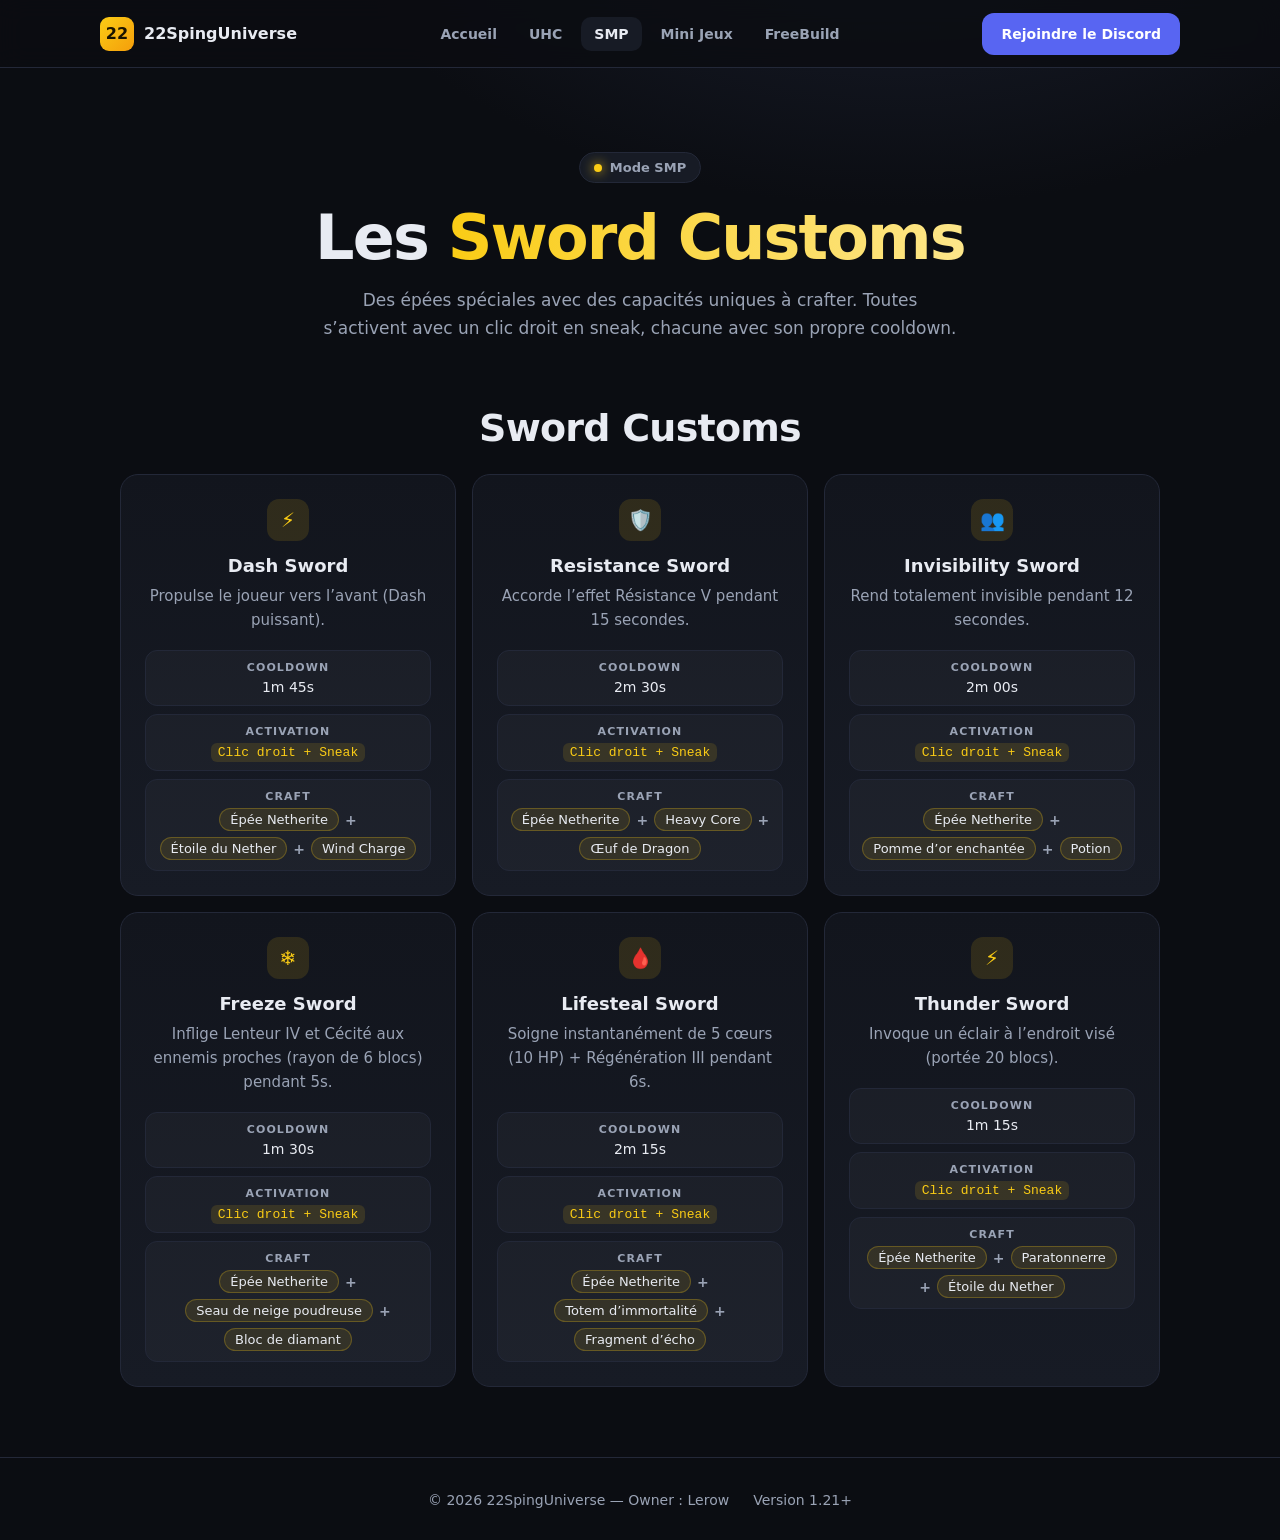
==== smp.html @ dfe4634a "Add files via upload" ====
<!doctype html>
<html lang="fr">
<head>
<meta charset="utf-8">
<meta name="viewport" content="width=device-width, initial-scale=1, viewport-fit=cover">
<title>SMP — 22SpingUniverse</title>
<style>
:root{--bg:#0b0d12;--panel:#12151d;--panel2:#171b25;--line:#232838;--txt:#e8ebf2;--muted:#9aa3b5;--yellow:#facc15;--accent:#f59e0b;--rouge:#ef4444}
*{box-sizing:border-box;margin:0;padding:0}
body{background:radial-gradient(1000px 600px at 70% -10%,#1b2030 0%,var(--bg) 60%);color:var(--txt);font-family:Inter,system-ui,sans-serif;min-height:100vh;display:flex;flex-direction:column}
a{color:inherit;text-decoration:none}
header.top{position:sticky;top:0;z-index:20;background:rgba(11,13,18,.82);backdrop-filter:blur(12px);border-bottom:1px solid var(--line);display:grid;grid-template-columns:1fr auto 1fr;align-items:center;gap:16px;min-height:68px;padding:0 max(20px,calc((100vw - 1080px)/2))}
header.top nav{justify-content:center}
.btn{display:inline-flex;align-items:center;gap:9px;border-radius:12px;padding:12px 18px;font-weight:700;font-size:14px;border:1px solid transparent;cursor:pointer;transition:.18s;white-space:nowrap}
.btn-discord{background:#5865F2;color:#fff;justify-self:end}
.btn-discord:hover{filter:brightness(1.08)}

.brand{display:flex;align-items:center;gap:10px;font-weight:800}
.logo{width:34px;height:34px;border-radius:9px;background:linear-gradient(135deg,var(--yellow),var(--accent));display:grid;place-items:center;color:#1a1400;font-weight:900}
header.top nav{display:flex;gap:6px;align-items:center;flex-wrap:wrap}
header.top nav a{padding:9px 13px;border-radius:10px;color:var(--muted);font-size:14px;font-weight:600}
header.top nav a:hover,header.top nav a.active{color:var(--txt);background:var(--panel2)}
.menu-toggle{display:none;background:var(--panel2);border:1px solid var(--line);color:var(--txt);font-size:20px;padding:6px 12px;border-radius:10px;cursor:pointer}
main{flex:1}
.hero{max-width:1080px;margin:0 auto;padding:84px 20px 64px;text-align:center}
.hero .kicker{display:inline-flex;gap:8px;align-items:center;background:var(--panel2);border:1px solid var(--line);color:var(--muted);padding:7px 14px;border-radius:999px;font-size:13px;font-weight:600;margin:0}
.hero .kicker::before{content:"";width:8px;height:8px;border-radius:50%;background:var(--yellow);box-shadow:0 0 12px var(--yellow)}
.hero h1{font-size:clamp(36px,6vw,62px);line-height:1.05;margin:22px 0 16px;letter-spacing:-.03em;font-weight:800}
.hero h1 em{font-style:normal;background:linear-gradient(90deg,var(--yellow),#fde68a);-webkit-background-clip:text;background-clip:text;color:transparent}
.hero > p:not(.kicker){max-width:640px;margin:0 auto;color:var(--muted);font-size:17px;line-height:1.65}
.lang-switcher{display:flex;gap:12px;justify-content:center;flex-wrap:wrap;margin-top:30px}
.lang-btn{display:inline-flex;align-items:center;gap:9px;border-radius:12px;padding:12px 18px;font-weight:700;font-size:14px;border:1px solid var(--line);background:var(--panel2);color:var(--txt);cursor:pointer;transition:.18s;font-family:inherit}
.lang-btn:hover{filter:brightness(1.15)}
.lang-btn.active{background:var(--yellow);border-color:var(--yellow);color:#1a1400}
.uhc-details,.wiki-content{max-width:1080px;margin:0 auto;padding:0 20px 70px;width:100%;text-align:center}
.wiki-content{max-width:780px}
.lang-section{display:flex;flex-direction:column;gap:24px}
.lang-section.hidden{display:none}
.alert-box{background:rgba(239,68,68,.1);border:1px solid rgba(239,68,68,.3);border-radius:18px;padding:18px 22px;color:#fca5a5;font-size:15px;text-align:center}
.cartes-grid{display:grid;gap:16px;grid-template-columns:repeat(auto-fit,minmax(250px,1fr))}
.card-info,.wiki-box{background:linear-gradient(180deg,var(--panel),var(--panel2));border:1px solid var(--line);border-radius:18px;padding:24px;text-align:center}
.wiki-box{margin:0 0 8px;border-color:rgba(250,204,21,.35);color:var(--txt)}
.icon{width:42px;height:42px;border-radius:12px;display:grid;place-items:center;background:rgba(250,204,21,.12);color:var(--yellow);font-size:20px;margin:0 auto 14px}
.card-info h3{margin-bottom:8px;font-size:18px;color:var(--txt)}
.card-info p{color:var(--muted);line-height:1.6;font-size:15px}
.card-info ul,.wiki-content ul{list-style:none;padding:0;color:var(--muted)}
.card-info li{margin-bottom:8px;font-size:15px;line-height:1.6}
.card-info li b{color:var(--txt)}
.wiki-content h2{font-size:clamp(22px,3.5vw,30px);letter-spacing:-.02em;margin:40px 0 12px;color:var(--txt)}
.wiki-content p,.wiki-content li{color:var(--muted);line-height:1.65;font-size:15px}
.wiki-content li{margin-bottom:8px}
.wiki-content b{color:var(--txt)}
code{background:rgba(250,204,21,.12);color:var(--yellow);padding:2px 7px;border-radius:6px;font-family:ui-monospace,monospace;font-size:13px}
footer{border-top:1px solid var(--line);padding:34px 20px;color:var(--muted);font-size:14px;display:flex;justify-content:center;text-align:center;flex-wrap:wrap;gap:12px 24px}
@media(max-width:768px){
 .menu-toggle{display:block}
 header.top{display:flex;justify-content:space-between;flex-wrap:wrap;padding-top:12px;padding-bottom:12px}
 header.top nav{display:none;width:100%;flex-direction:column;align-items:stretch;background:var(--panel);padding:12px;border-radius:14px;border:1px solid var(--line)}
 header.top nav.open{display:flex;order:4}
 .menu-toggle{order:3}.btn-discord{order:2;margin-left:auto}
}

.swords{max-width:1080px;margin:0 auto;padding:0 20px 70px;width:100%;text-align:center}
.swords h2{font-size:clamp(26px,4vw,38px);letter-spacing:-.02em;margin-bottom:24px}
.stats{margin-top:18px;display:grid;gap:8px}
.stat{background:rgba(255,255,255,.03);border:1px solid var(--line);border-radius:12px;padding:10px 12px;font-size:14px;color:var(--txt)}
.stat .k{display:block;color:var(--muted);font-size:11px;text-transform:uppercase;letter-spacing:.1em;font-weight:700;margin-bottom:5px}
.chips{display:flex;flex-wrap:wrap;gap:6px;justify-content:center;align-items:center}
.chip{background:rgba(250,204,21,.1);border:1px solid rgba(250,204,21,.25);padding:3px 10px;border-radius:999px;font-size:13px}
.plus{color:var(--muted);font-weight:700}
</style>
</head>
<body>

<header class="top">
  <a class="brand" href="index.html"><span class="logo">22</span>22SpingUniverse</a>
  <button class="menu-toggle" onclick="toggleMenu()" aria-label="Menu">☰</button>
  <nav id="nav-menu" aria-label="Navigation principale">
    <a href="index.html">Accueil</a>
    <a href="uhc.html">UHC</a>
    <a class="active" href="smp.html">SMP</a>
    <a href="mini-jeux.html">Mini Jeux</a>
    <a href="freebuild.html">FreeBuild</a>
  </nav>
  <a class="btn btn-discord" href="https://discord.gg/mGUBgtmPyU">Rejoindre le Discord</a>
</header>

<main>
  <section class="hero">
    <p class="kicker">Mode SMP</p>
    <h1>Les <em>Sword Customs</em></h1>
    <p>Des épées spéciales avec des capacités uniques à crafter. Toutes s’activent avec un clic droit en sneak, chacune avec son propre cooldown.</p>
  </section>

  <section class="swords">
    <h2>Sword Customs</h2>
    <div class="cartes-grid">
      <div class="card-info">
        <div class="icon">⚡</div>
        <h3>Dash Sword</h3>
        <p>Propulse le joueur vers l’avant (Dash puissant).</p>
        <div class="stats">
          <div class="stat"><span class="k">Cooldown</span>1m 45s</div>
          <div class="stat"><span class="k">Activation</span><code>Clic droit + Sneak</code></div>
          <div class="stat"><span class="k">Craft</span><div class="chips"><span class="chip">Épée Netherite</span><span class="plus">+</span><span class="chip">Étoile du Nether</span><span class="plus">+</span><span class="chip">Wind Charge</span></div></div>
        </div>
      </div>
      <div class="card-info">
        <div class="icon">🛡️</div>
        <h3>Resistance Sword</h3>
        <p>Accorde l’effet Résistance V pendant 15 secondes.</p>
        <div class="stats">
          <div class="stat"><span class="k">Cooldown</span>2m 30s</div>
          <div class="stat"><span class="k">Activation</span><code>Clic droit + Sneak</code></div>
          <div class="stat"><span class="k">Craft</span><div class="chips"><span class="chip">Épée Netherite</span><span class="plus">+</span><span class="chip">Heavy Core</span><span class="plus">+</span><span class="chip">Œuf de Dragon</span></div></div>
        </div>
      </div>
      <div class="card-info">
        <div class="icon">👥</div>
        <h3>Invisibility Sword</h3>
        <p>Rend totalement invisible pendant 12 secondes.</p>
        <div class="stats">
          <div class="stat"><span class="k">Cooldown</span>2m 00s</div>
          <div class="stat"><span class="k">Activation</span><code>Clic droit + Sneak</code></div>
          <div class="stat"><span class="k">Craft</span><div class="chips"><span class="chip">Épée Netherite</span><span class="plus">+</span><span class="chip">Pomme d’or enchantée</span><span class="plus">+</span><span class="chip">Potion</span></div></div>
        </div>
      </div>
      <div class="card-info">
        <div class="icon">❄️</div>
        <h3>Freeze Sword</h3>
        <p>Inflige Lenteur IV et Cécité aux ennemis proches (rayon de 6 blocs) pendant 5s.</p>
        <div class="stats">
          <div class="stat"><span class="k">Cooldown</span>1m 30s</div>
          <div class="stat"><span class="k">Activation</span><code>Clic droit + Sneak</code></div>
          <div class="stat"><span class="k">Craft</span><div class="chips"><span class="chip">Épée Netherite</span><span class="plus">+</span><span class="chip">Seau de neige poudreuse</span><span class="plus">+</span><span class="chip">Bloc de diamant</span></div></div>
        </div>
      </div>
      <div class="card-info">
        <div class="icon">🩸</div>
        <h3>Lifesteal Sword</h3>
        <p>Soigne instantanément de 5 cœurs (10 HP) + Régénération III pendant 6s.</p>
        <div class="stats">
          <div class="stat"><span class="k">Cooldown</span>2m 15s</div>
          <div class="stat"><span class="k">Activation</span><code>Clic droit + Sneak</code></div>
          <div class="stat"><span class="k">Craft</span><div class="chips"><span class="chip">Épée Netherite</span><span class="plus">+</span><span class="chip">Totem d’immortalité</span><span class="plus">+</span><span class="chip">Fragment d’écho</span></div></div>
        </div>
      </div>
      <div class="card-info">
        <div class="icon">⚡</div>
        <h3>Thunder Sword</h3>
        <p>Invoque un éclair à l’endroit visé (portée 20 blocs).</p>
        <div class="stats">
          <div class="stat"><span class="k">Cooldown</span>1m 15s</div>
          <div class="stat"><span class="k">Activation</span><code>Clic droit + Sneak</code></div>
          <div class="stat"><span class="k">Craft</span><div class="chips"><span class="chip">Épée Netherite</span><span class="plus">+</span><span class="chip">Paratonnerre</span><span class="plus">+</span><span class="chip">Étoile du Nether</span></div></div>
        </div>
      </div>
    </div>
  </section>
</main>

<footer>
  <span>&copy; 2026 22SpingUniverse &mdash; Owner : Lerow</span>
  <span>Version 1.21+</span>
</footer>

<script>
function toggleMenu() { document.getElementById('nav-menu').classList.toggle('open'); }
</script>
</body>
</html>
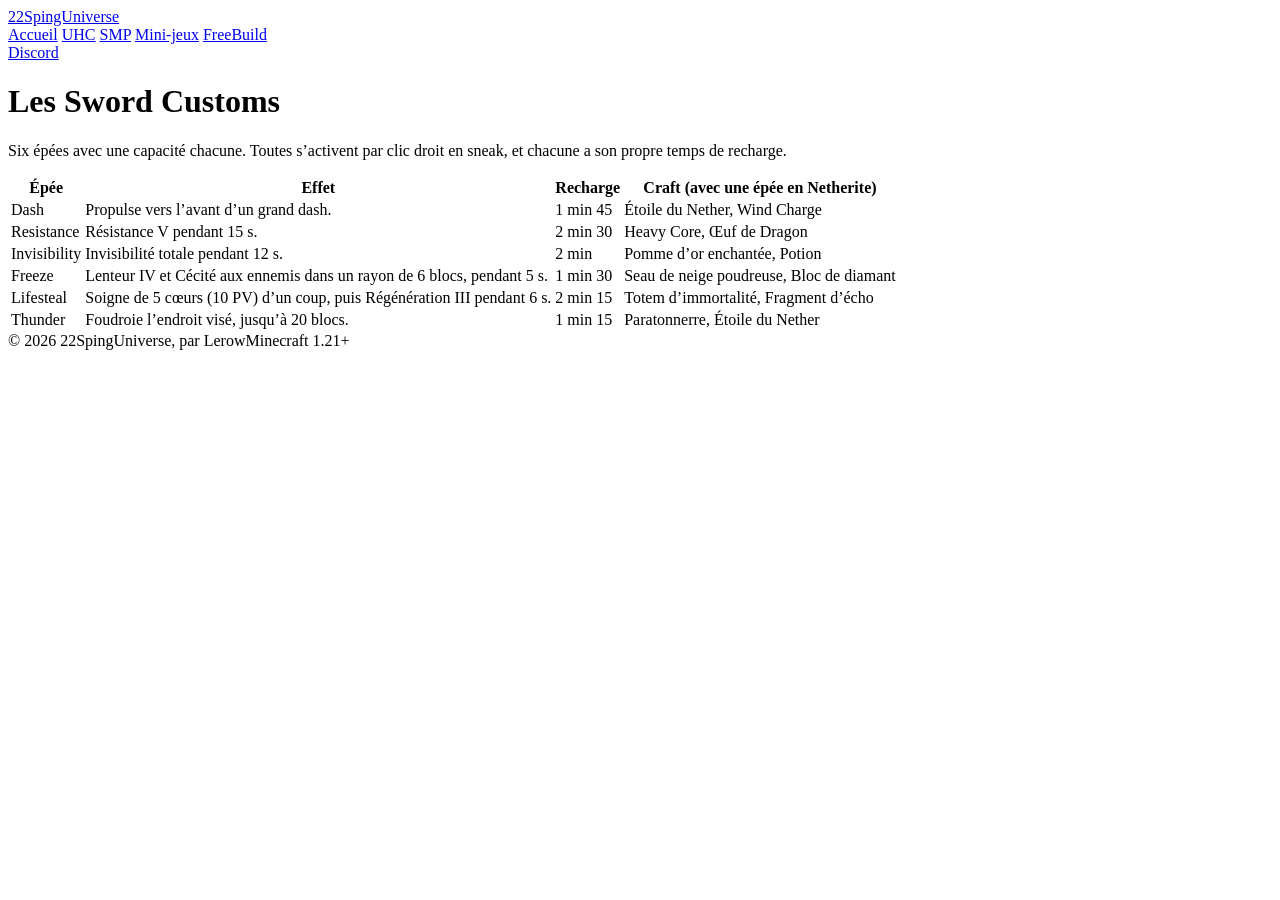
==== commit 86ff6a0d: "Add files via upload" ====
--- a/smp.html
+++ b/smp.html
@@ -1,171 +1,31 @@
-<!doctype html>
-<html lang="fr">
-<head>
+<!doctype html><html lang="fr"><head>
 <meta charset="utf-8">
 <meta name="viewport" content="width=device-width, initial-scale=1, viewport-fit=cover">
-<title>SMP — 22SpingUniverse</title>
-<style>
-:root{--bg:#0b0d12;--panel:#12151d;--panel2:#171b25;--line:#232838;--txt:#e8ebf2;--muted:#9aa3b5;--yellow:#facc15;--accent:#f59e0b;--rouge:#ef4444}
-*{box-sizing:border-box;margin:0;padding:0}
-body{background:radial-gradient(1000px 600px at 70% -10%,#1b2030 0%,var(--bg) 60%);color:var(--txt);font-family:Inter,system-ui,sans-serif;min-height:100vh;display:flex;flex-direction:column}
-a{color:inherit;text-decoration:none}
-header.top{position:sticky;top:0;z-index:20;background:rgba(11,13,18,.82);backdrop-filter:blur(12px);border-bottom:1px solid var(--line);display:grid;grid-template-columns:1fr auto 1fr;align-items:center;gap:16px;min-height:68px;padding:0 max(20px,calc((100vw - 1080px)/2))}
-header.top nav{justify-content:center}
-.btn{display:inline-flex;align-items:center;gap:9px;border-radius:12px;padding:12px 18px;font-weight:700;font-size:14px;border:1px solid transparent;cursor:pointer;transition:.18s;white-space:nowrap}
-.btn-discord{background:#5865F2;color:#fff;justify-self:end}
-.btn-discord:hover{filter:brightness(1.08)}
-
-.brand{display:flex;align-items:center;gap:10px;font-weight:800}
-.logo{width:34px;height:34px;border-radius:9px;background:linear-gradient(135deg,var(--yellow),var(--accent));display:grid;place-items:center;color:#1a1400;font-weight:900}
-header.top nav{display:flex;gap:6px;align-items:center;flex-wrap:wrap}
-header.top nav a{padding:9px 13px;border-radius:10px;color:var(--muted);font-size:14px;font-weight:600}
-header.top nav a:hover,header.top nav a.active{color:var(--txt);background:var(--panel2)}
-.menu-toggle{display:none;background:var(--panel2);border:1px solid var(--line);color:var(--txt);font-size:20px;padding:6px 12px;border-radius:10px;cursor:pointer}
-main{flex:1}
-.hero{max-width:1080px;margin:0 auto;padding:84px 20px 64px;text-align:center}
-.hero .kicker{display:inline-flex;gap:8px;align-items:center;background:var(--panel2);border:1px solid var(--line);color:var(--muted);padding:7px 14px;border-radius:999px;font-size:13px;font-weight:600;margin:0}
-.hero .kicker::before{content:"";width:8px;height:8px;border-radius:50%;background:var(--yellow);box-shadow:0 0 12px var(--yellow)}
-.hero h1{font-size:clamp(36px,6vw,62px);line-height:1.05;margin:22px 0 16px;letter-spacing:-.03em;font-weight:800}
-.hero h1 em{font-style:normal;background:linear-gradient(90deg,var(--yellow),#fde68a);-webkit-background-clip:text;background-clip:text;color:transparent}
-.hero > p:not(.kicker){max-width:640px;margin:0 auto;color:var(--muted);font-size:17px;line-height:1.65}
-.lang-switcher{display:flex;gap:12px;justify-content:center;flex-wrap:wrap;margin-top:30px}
-.lang-btn{display:inline-flex;align-items:center;gap:9px;border-radius:12px;padding:12px 18px;font-weight:700;font-size:14px;border:1px solid var(--line);background:var(--panel2);color:var(--txt);cursor:pointer;transition:.18s;font-family:inherit}
-.lang-btn:hover{filter:brightness(1.15)}
-.lang-btn.active{background:var(--yellow);border-color:var(--yellow);color:#1a1400}
-.uhc-details,.wiki-content{max-width:1080px;margin:0 auto;padding:0 20px 70px;width:100%;text-align:center}
-.wiki-content{max-width:780px}
-.lang-section{display:flex;flex-direction:column;gap:24px}
-.lang-section.hidden{display:none}
-.alert-box{background:rgba(239,68,68,.1);border:1px solid rgba(239,68,68,.3);border-radius:18px;padding:18px 22px;color:#fca5a5;font-size:15px;text-align:center}
-.cartes-grid{display:grid;gap:16px;grid-template-columns:repeat(auto-fit,minmax(250px,1fr))}
-.card-info,.wiki-box{background:linear-gradient(180deg,var(--panel),var(--panel2));border:1px solid var(--line);border-radius:18px;padding:24px;text-align:center}
-.wiki-box{margin:0 0 8px;border-color:rgba(250,204,21,.35);color:var(--txt)}
-.icon{width:42px;height:42px;border-radius:12px;display:grid;place-items:center;background:rgba(250,204,21,.12);color:var(--yellow);font-size:20px;margin:0 auto 14px}
-.card-info h3{margin-bottom:8px;font-size:18px;color:var(--txt)}
-.card-info p{color:var(--muted);line-height:1.6;font-size:15px}
-.card-info ul,.wiki-content ul{list-style:none;padding:0;color:var(--muted)}
-.card-info li{margin-bottom:8px;font-size:15px;line-height:1.6}
-.card-info li b{color:var(--txt)}
-.wiki-content h2{font-size:clamp(22px,3.5vw,30px);letter-spacing:-.02em;margin:40px 0 12px;color:var(--txt)}
-.wiki-content p,.wiki-content li{color:var(--muted);line-height:1.65;font-size:15px}
-.wiki-content li{margin-bottom:8px}
-.wiki-content b{color:var(--txt)}
-code{background:rgba(250,204,21,.12);color:var(--yellow);padding:2px 7px;border-radius:6px;font-family:ui-monospace,monospace;font-size:13px}
-footer{border-top:1px solid var(--line);padding:34px 20px;color:var(--muted);font-size:14px;display:flex;justify-content:center;text-align:center;flex-wrap:wrap;gap:12px 24px}
-@media(max-width:768px){
- .menu-toggle{display:block}
- header.top{display:flex;justify-content:space-between;flex-wrap:wrap;padding-top:12px;padding-bottom:12px}
- header.top nav{display:none;width:100%;flex-direction:column;align-items:stretch;background:var(--panel);padding:12px;border-radius:14px;border:1px solid var(--line)}
- header.top nav.open{display:flex;order:4}
- .menu-toggle{order:3}.btn-discord{order:2;margin-left:auto}
-}
-
-.swords{max-width:1080px;margin:0 auto;padding:0 20px 70px;width:100%;text-align:center}
-.swords h2{font-size:clamp(26px,4vw,38px);letter-spacing:-.02em;margin-bottom:24px}
-.stats{margin-top:18px;display:grid;gap:8px}
-.stat{background:rgba(255,255,255,.03);border:1px solid var(--line);border-radius:12px;padding:10px 12px;font-size:14px;color:var(--txt)}
-.stat .k{display:block;color:var(--muted);font-size:11px;text-transform:uppercase;letter-spacing:.1em;font-weight:700;margin-bottom:5px}
-.chips{display:flex;flex-wrap:wrap;gap:6px;justify-content:center;align-items:center}
-.chip{background:rgba(250,204,21,.1);border:1px solid rgba(250,204,21,.25);padding:3px 10px;border-radius:999px;font-size:13px}
-.plus{color:var(--muted);font-weight:700}
-</style>
-</head>
-<body>
-
-<header class="top">
-  <a class="brand" href="index.html"><span class="logo">22</span>22SpingUniverse</a>
-  <button class="menu-toggle" onclick="toggleMenu()" aria-label="Menu">☰</button>
-  <nav id="nav-menu" aria-label="Navigation principale">
-    <a href="index.html">Accueil</a>
-    <a href="uhc.html">UHC</a>
-    <a class="active" href="smp.html">SMP</a>
-    <a href="mini-jeux.html">Mini Jeux</a>
-    <a href="freebuild.html">FreeBuild</a>
-  </nav>
-  <a class="btn btn-discord" href="https://discord.gg/mGUBgtmPyU">Rejoindre le Discord</a>
-</header>
-
-<main>
-  <section class="hero">
-    <p class="kicker">Mode SMP</p>
-    <h1>Les <em>Sword Customs</em></h1>
-    <p>Des épées spéciales avec des capacités uniques à crafter. Toutes s’activent avec un clic droit en sneak, chacune avec son propre cooldown.</p>
-  </section>
-
-  <section class="swords">
-    <h2>Sword Customs</h2>
-    <div class="cartes-grid">
-      <div class="card-info">
-        <div class="icon">⚡</div>
-        <h3>Dash Sword</h3>
-        <p>Propulse le joueur vers l’avant (Dash puissant).</p>
-        <div class="stats">
-          <div class="stat"><span class="k">Cooldown</span>1m 45s</div>
-          <div class="stat"><span class="k">Activation</span><code>Clic droit + Sneak</code></div>
-          <div class="stat"><span class="k">Craft</span><div class="chips"><span class="chip">Épée Netherite</span><span class="plus">+</span><span class="chip">Étoile du Nether</span><span class="plus">+</span><span class="chip">Wind Charge</span></div></div>
-        </div>
-      </div>
-      <div class="card-info">
-        <div class="icon">🛡️</div>
-        <h3>Resistance Sword</h3>
-        <p>Accorde l’effet Résistance V pendant 15 secondes.</p>
-        <div class="stats">
-          <div class="stat"><span class="k">Cooldown</span>2m 30s</div>
-          <div class="stat"><span class="k">Activation</span><code>Clic droit + Sneak</code></div>
-          <div class="stat"><span class="k">Craft</span><div class="chips"><span class="chip">Épée Netherite</span><span class="plus">+</span><span class="chip">Heavy Core</span><span class="plus">+</span><span class="chip">Œuf de Dragon</span></div></div>
-        </div>
-      </div>
-      <div class="card-info">
-        <div class="icon">👥</div>
-        <h3>Invisibility Sword</h3>
-        <p>Rend totalement invisible pendant 12 secondes.</p>
-        <div class="stats">
-          <div class="stat"><span class="k">Cooldown</span>2m 00s</div>
-          <div class="stat"><span class="k">Activation</span><code>Clic droit + Sneak</code></div>
-          <div class="stat"><span class="k">Craft</span><div class="chips"><span class="chip">Épée Netherite</span><span class="plus">+</span><span class="chip">Pomme d’or enchantée</span><span class="plus">+</span><span class="chip">Potion</span></div></div>
-        </div>
-      </div>
-      <div class="card-info">
-        <div class="icon">❄️</div>
-        <h3>Freeze Sword</h3>
-        <p>Inflige Lenteur IV et Cécité aux ennemis proches (rayon de 6 blocs) pendant 5s.</p>
-        <div class="stats">
-          <div class="stat"><span class="k">Cooldown</span>1m 30s</div>
-          <div class="stat"><span class="k">Activation</span><code>Clic droit + Sneak</code></div>
-          <div class="stat"><span class="k">Craft</span><div class="chips"><span class="chip">Épée Netherite</span><span class="plus">+</span><span class="chip">Seau de neige poudreuse</span><span class="plus">+</span><span class="chip">Bloc de diamant</span></div></div>
-        </div>
-      </div>
-      <div class="card-info">
-        <div class="icon">🩸</div>
-        <h3>Lifesteal Sword</h3>
-        <p>Soigne instantanément de 5 cœurs (10 HP) + Régénération III pendant 6s.</p>
-        <div class="stats">
-          <div class="stat"><span class="k">Cooldown</span>2m 15s</div>
-          <div class="stat"><span class="k">Activation</span><code>Clic droit + Sneak</code></div>
-          <div class="stat"><span class="k">Craft</span><div class="chips"><span class="chip">Épée Netherite</span><span class="plus">+</span><span class="chip">Totem d’immortalité</span><span class="plus">+</span><span class="chip">Fragment d’écho</span></div></div>
-        </div>
-      </div>
-      <div class="card-info">
-        <div class="icon">⚡</div>
-        <h3>Thunder Sword</h3>
-        <p>Invoque un éclair à l’endroit visé (portée 20 blocs).</p>
-        <div class="stats">
-          <div class="stat"><span class="k">Cooldown</span>1m 15s</div>
-          <div class="stat"><span class="k">Activation</span><code>Clic droit + Sneak</code></div>
-          <div class="stat"><span class="k">Craft</span><div class="chips"><span class="chip">Épée Netherite</span><span class="plus">+</span><span class="chip">Paratonnerre</span><span class="plus">+</span><span class="chip">Étoile du Nether</span></div></div>
-        </div>
-      </div>
-    </div>
-  </section>
-</main>
-
-<footer>
-  <span>&copy; 2026 22SpingUniverse &mdash; Owner : Lerow</span>
-  <span>Version 1.21+</span>
-</footer>
-
-<script>
-function toggleMenu() { document.getElementById('nav-menu').classList.toggle('open'); }
-</script>
-</body>
-</html>+<link rel="preconnect" href="https://fonts.googleapis.com"><link rel="preconnect" href="https://fonts.gstatic.com" crossorigin>
+<link href="https://fonts.googleapis.com/css2?family=Figtree:wght@400;600&family=Pixelify+Sans:wght@500;600&display=swap" rel="stylesheet">
+<link rel="stylesheet" href="style.css">
+<title>SMP – 22SpingUniverse</title></head><body>
+<header><div class="wrap">
+<a class="brand" href="index.html">22SpingUniverse</a>
+<nav aria-label="Navigation principale">
+<a href="index.html">Accueil</a>
+<a href="uhc.html">UHC</a>
+<a href="smp.html" aria-current="page">SMP</a>
+<a href="mini-jeux.html">Mini-jeux</a>
+<a href="freebuild.html">FreeBuild</a>
+</nav>
+<a class="btn" href="https://discord.gg/mGUBgtmPyU">Discord</a>
+</div></header>
+<main><div class="wrap">
+<h1 class="page-title">Les Sword Customs</h1>
+<p class="lead">Six épées avec une capacité chacune. Toutes s’activent par clic droit en sneak, et chacune a son propre temps de recharge.</p>
+<div class="tablewrap"><table>
+<thead><tr><th>Épée</th><th>Effet</th><th>Recharge</th><th>Craft (avec une épée en Netherite)</th></tr></thead><tbody>
+<tr><td>Dash</td><td>Propulse vers l’avant d’un grand dash.</td><td>1 min 45</td><td>Étoile du Nether, Wind Charge</td></tr>
+<tr><td>Resistance</td><td>Résistance V pendant 15 s.</td><td>2 min 30</td><td>Heavy Core, Œuf de Dragon</td></tr>
+<tr><td>Invisibility</td><td>Invisibilité totale pendant 12 s.</td><td>2 min</td><td>Pomme d’or enchantée, Potion</td></tr>
+<tr><td>Freeze</td><td>Lenteur IV et Cécité aux ennemis dans un rayon de 6 blocs, pendant 5 s.</td><td>1 min 30</td><td>Seau de neige poudreuse, Bloc de diamant</td></tr>
+<tr><td>Lifesteal</td><td>Soigne de 5 cœurs (10 PV) d’un coup, puis Régénération III pendant 6 s.</td><td>2 min 15</td><td>Totem d’immortalité, Fragment d’écho</td></tr>
+<tr><td>Thunder</td><td>Foudroie l’endroit visé, jusqu’à 20 blocs.</td><td>1 min 15</td><td>Paratonnerre, Étoile du Nether</td></tr>
+</tbody></table></div>
+</div></main><footer><div class="wrap"><span>© 2026 22SpingUniverse, par Lerow</span><span>Minecraft 1.21+</span></div></footer></body></html>
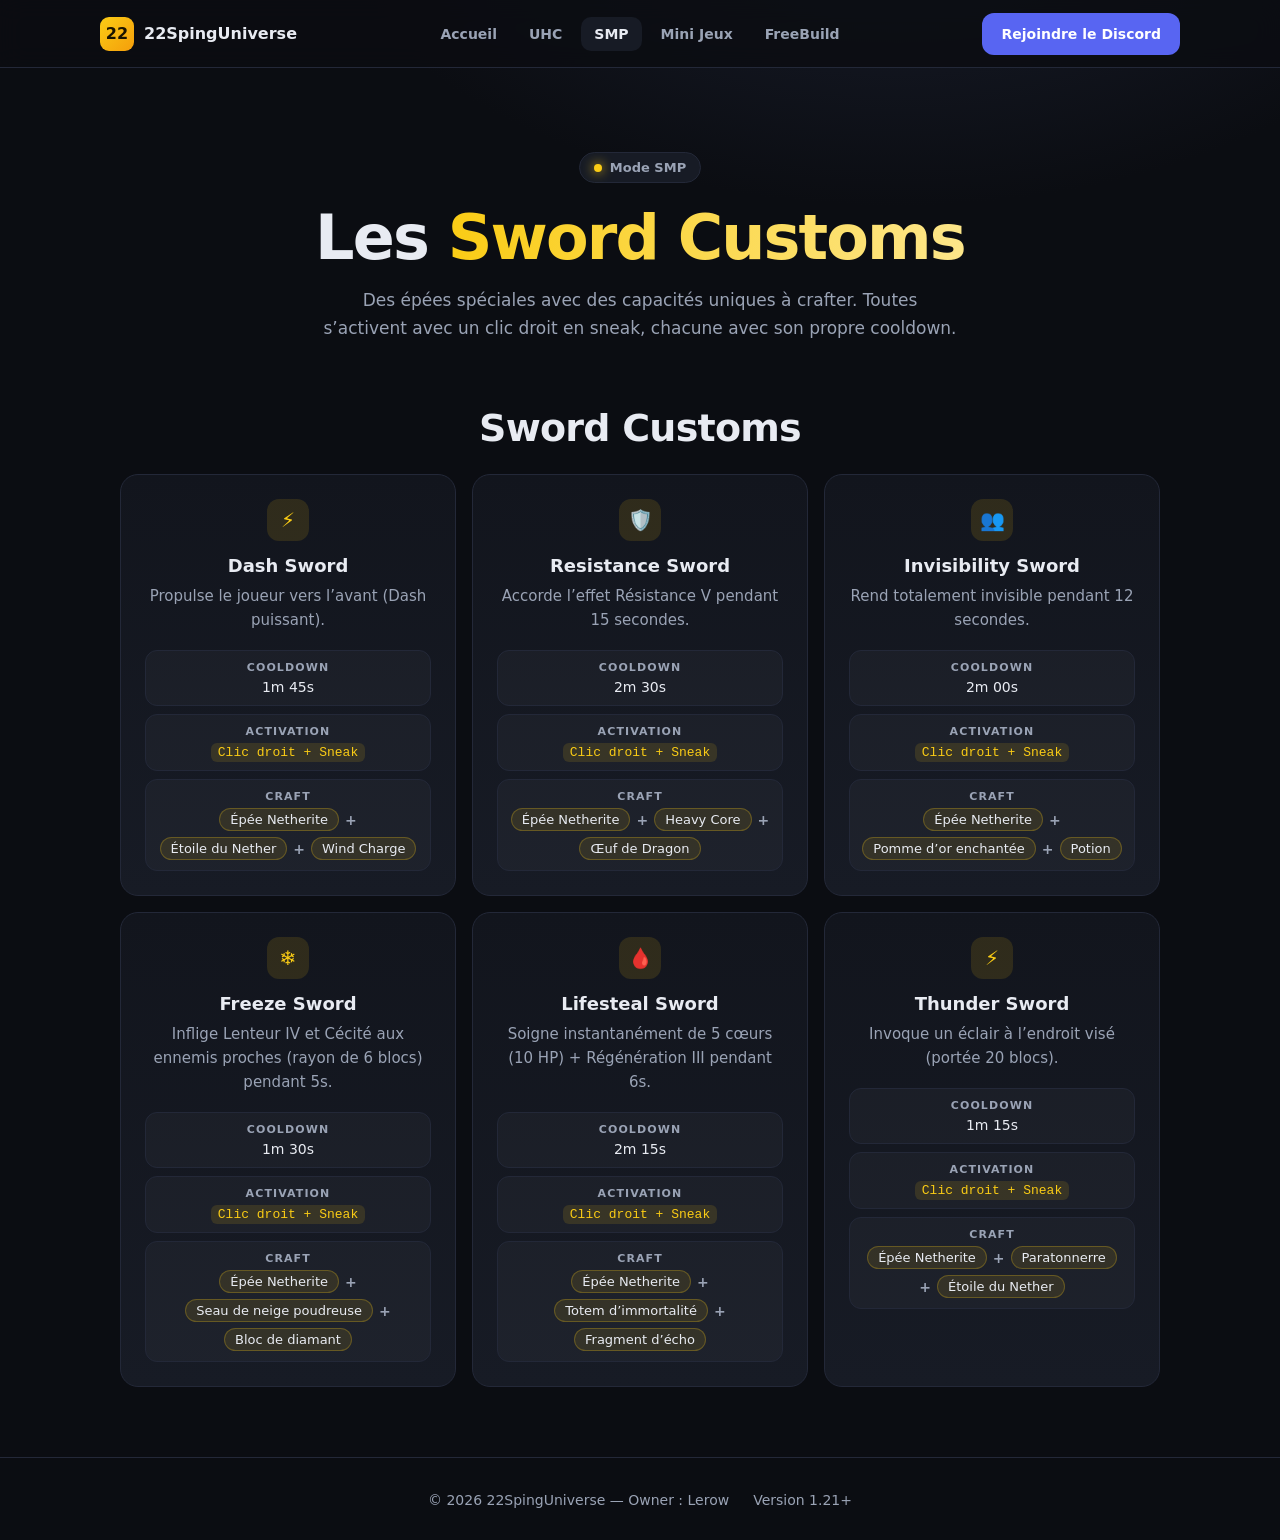
==== commit 019f798e: "Add files via upload" ====
--- a/smp.html
+++ b/smp.html
@@ -1,31 +1,171 @@
-<!doctype html><html lang="fr"><head>
+<!doctype html>
+<html lang="fr">
+<head>
 <meta charset="utf-8">
 <meta name="viewport" content="width=device-width, initial-scale=1, viewport-fit=cover">
-<link rel="preconnect" href="https://fonts.googleapis.com"><link rel="preconnect" href="https://fonts.gstatic.com" crossorigin>
-<link href="https://fonts.googleapis.com/css2?family=Figtree:wght@400;600&family=Pixelify+Sans:wght@500;600&display=swap" rel="stylesheet">
-<link rel="stylesheet" href="style.css">
-<title>SMP – 22SpingUniverse</title></head><body>
-<header><div class="wrap">
-<a class="brand" href="index.html">22SpingUniverse</a>
-<nav aria-label="Navigation principale">
-<a href="index.html">Accueil</a>
-<a href="uhc.html">UHC</a>
-<a href="smp.html" aria-current="page">SMP</a>
-<a href="mini-jeux.html">Mini-jeux</a>
-<a href="freebuild.html">FreeBuild</a>
-</nav>
-<a class="btn" href="https://discord.gg/mGUBgtmPyU">Discord</a>
-</div></header>
-<main><div class="wrap">
-<h1 class="page-title">Les Sword Customs</h1>
-<p class="lead">Six épées avec une capacité chacune. Toutes s’activent par clic droit en sneak, et chacune a son propre temps de recharge.</p>
-<div class="tablewrap"><table>
-<thead><tr><th>Épée</th><th>Effet</th><th>Recharge</th><th>Craft (avec une épée en Netherite)</th></tr></thead><tbody>
-<tr><td>Dash</td><td>Propulse vers l’avant d’un grand dash.</td><td>1 min 45</td><td>Étoile du Nether, Wind Charge</td></tr>
-<tr><td>Resistance</td><td>Résistance V pendant 15 s.</td><td>2 min 30</td><td>Heavy Core, Œuf de Dragon</td></tr>
-<tr><td>Invisibility</td><td>Invisibilité totale pendant 12 s.</td><td>2 min</td><td>Pomme d’or enchantée, Potion</td></tr>
-<tr><td>Freeze</td><td>Lenteur IV et Cécité aux ennemis dans un rayon de 6 blocs, pendant 5 s.</td><td>1 min 30</td><td>Seau de neige poudreuse, Bloc de diamant</td></tr>
-<tr><td>Lifesteal</td><td>Soigne de 5 cœurs (10 PV) d’un coup, puis Régénération III pendant 6 s.</td><td>2 min 15</td><td>Totem d’immortalité, Fragment d’écho</td></tr>
-<tr><td>Thunder</td><td>Foudroie l’endroit visé, jusqu’à 20 blocs.</td><td>1 min 15</td><td>Paratonnerre, Étoile du Nether</td></tr>
-</tbody></table></div>
-</div></main><footer><div class="wrap"><span>© 2026 22SpingUniverse, par Lerow</span><span>Minecraft 1.21+</span></div></footer></body></html>
+<title>SMP — 22SpingUniverse</title>
+<style>
+:root{--bg:#0b0d12;--panel:#12151d;--panel2:#171b25;--line:#232838;--txt:#e8ebf2;--muted:#9aa3b5;--yellow:#facc15;--accent:#f59e0b;--rouge:#ef4444}
+*{box-sizing:border-box;margin:0;padding:0}
+body{background:radial-gradient(1000px 600px at 70% -10%,#1b2030 0%,var(--bg) 60%);color:var(--txt);font-family:Inter,system-ui,sans-serif;min-height:100vh;display:flex;flex-direction:column}
+a{color:inherit;text-decoration:none}
+header.top{position:sticky;top:0;z-index:20;background:rgba(11,13,18,.82);backdrop-filter:blur(12px);border-bottom:1px solid var(--line);display:grid;grid-template-columns:1fr auto 1fr;align-items:center;gap:16px;min-height:68px;padding:0 max(20px,calc((100vw - 1080px)/2))}
+header.top nav{justify-content:center}
+.btn{display:inline-flex;align-items:center;gap:9px;border-radius:12px;padding:12px 18px;font-weight:700;font-size:14px;border:1px solid transparent;cursor:pointer;transition:.18s;white-space:nowrap}
+.btn-discord{background:#5865F2;color:#fff;justify-self:end}
+.btn-discord:hover{filter:brightness(1.08)}
+
+.brand{display:flex;align-items:center;gap:10px;font-weight:800}
+.logo{width:34px;height:34px;border-radius:9px;background:linear-gradient(135deg,var(--yellow),var(--accent));display:grid;place-items:center;color:#1a1400;font-weight:900}
+header.top nav{display:flex;gap:6px;align-items:center;flex-wrap:wrap}
+header.top nav a{padding:9px 13px;border-radius:10px;color:var(--muted);font-size:14px;font-weight:600}
+header.top nav a:hover,header.top nav a.active{color:var(--txt);background:var(--panel2)}
+.menu-toggle{display:none;background:var(--panel2);border:1px solid var(--line);color:var(--txt);font-size:20px;padding:6px 12px;border-radius:10px;cursor:pointer}
+main{flex:1}
+.hero{max-width:1080px;margin:0 auto;padding:84px 20px 64px;text-align:center}
+.hero .kicker{display:inline-flex;gap:8px;align-items:center;background:var(--panel2);border:1px solid var(--line);color:var(--muted);padding:7px 14px;border-radius:999px;font-size:13px;font-weight:600;margin:0}
+.hero .kicker::before{content:"";width:8px;height:8px;border-radius:50%;background:var(--yellow);box-shadow:0 0 12px var(--yellow)}
+.hero h1{font-size:clamp(36px,6vw,62px);line-height:1.05;margin:22px 0 16px;letter-spacing:-.03em;font-weight:800}
+.hero h1 em{font-style:normal;background:linear-gradient(90deg,var(--yellow),#fde68a);-webkit-background-clip:text;background-clip:text;color:transparent}
+.hero > p:not(.kicker){max-width:640px;margin:0 auto;color:var(--muted);font-size:17px;line-height:1.65}
+.lang-switcher{display:flex;gap:12px;justify-content:center;flex-wrap:wrap;margin-top:30px}
+.lang-btn{display:inline-flex;align-items:center;gap:9px;border-radius:12px;padding:12px 18px;font-weight:700;font-size:14px;border:1px solid var(--line);background:var(--panel2);color:var(--txt);cursor:pointer;transition:.18s;font-family:inherit}
+.lang-btn:hover{filter:brightness(1.15)}
+.lang-btn.active{background:var(--yellow);border-color:var(--yellow);color:#1a1400}
+.uhc-details,.wiki-content{max-width:1080px;margin:0 auto;padding:0 20px 70px;width:100%;text-align:center}
+.wiki-content{max-width:780px}
+.lang-section{display:flex;flex-direction:column;gap:24px}
+.lang-section.hidden{display:none}
+.alert-box{background:rgba(239,68,68,.1);border:1px solid rgba(239,68,68,.3);border-radius:18px;padding:18px 22px;color:#fca5a5;font-size:15px;text-align:center}
+.cartes-grid{display:grid;gap:16px;grid-template-columns:repeat(auto-fit,minmax(250px,1fr))}
+.card-info,.wiki-box{background:linear-gradient(180deg,var(--panel),var(--panel2));border:1px solid var(--line);border-radius:18px;padding:24px;text-align:center}
+.wiki-box{margin:0 0 8px;border-color:rgba(250,204,21,.35);color:var(--txt)}
+.icon{width:42px;height:42px;border-radius:12px;display:grid;place-items:center;background:rgba(250,204,21,.12);color:var(--yellow);font-size:20px;margin:0 auto 14px}
+.card-info h3{margin-bottom:8px;font-size:18px;color:var(--txt)}
+.card-info p{color:var(--muted);line-height:1.6;font-size:15px}
+.card-info ul,.wiki-content ul{list-style:none;padding:0;color:var(--muted)}
+.card-info li{margin-bottom:8px;font-size:15px;line-height:1.6}
+.card-info li b{color:var(--txt)}
+.wiki-content h2{font-size:clamp(22px,3.5vw,30px);letter-spacing:-.02em;margin:40px 0 12px;color:var(--txt)}
+.wiki-content p,.wiki-content li{color:var(--muted);line-height:1.65;font-size:15px}
+.wiki-content li{margin-bottom:8px}
+.wiki-content b{color:var(--txt)}
+code{background:rgba(250,204,21,.12);color:var(--yellow);padding:2px 7px;border-radius:6px;font-family:ui-monospace,monospace;font-size:13px}
+footer{border-top:1px solid var(--line);padding:34px 20px;color:var(--muted);font-size:14px;display:flex;justify-content:center;text-align:center;flex-wrap:wrap;gap:12px 24px}
+@media(max-width:768px){
+ .menu-toggle{display:block}
+ header.top{display:flex;justify-content:space-between;flex-wrap:wrap;padding-top:12px;padding-bottom:12px}
+ header.top nav{display:none;width:100%;flex-direction:column;align-items:stretch;background:var(--panel);padding:12px;border-radius:14px;border:1px solid var(--line)}
+ header.top nav.open{display:flex;order:4}
+ .menu-toggle{order:3}.btn-discord{order:2;margin-left:auto}
+}
+
+.swords{max-width:1080px;margin:0 auto;padding:0 20px 70px;width:100%;text-align:center}
+.swords h2{font-size:clamp(26px,4vw,38px);letter-spacing:-.02em;margin-bottom:24px}
+.stats{margin-top:18px;display:grid;gap:8px}
+.stat{background:rgba(255,255,255,.03);border:1px solid var(--line);border-radius:12px;padding:10px 12px;font-size:14px;color:var(--txt)}
+.stat .k{display:block;color:var(--muted);font-size:11px;text-transform:uppercase;letter-spacing:.1em;font-weight:700;margin-bottom:5px}
+.chips{display:flex;flex-wrap:wrap;gap:6px;justify-content:center;align-items:center}
+.chip{background:rgba(250,204,21,.1);border:1px solid rgba(250,204,21,.25);padding:3px 10px;border-radius:999px;font-size:13px}
+.plus{color:var(--muted);font-weight:700}
+</style>
+</head>
+<body>
+
+<header class="top">
+  <a class="brand" href="index.html"><span class="logo">22</span>22SpingUniverse</a>
+  <button class="menu-toggle" onclick="toggleMenu()" aria-label="Menu">☰</button>
+  <nav id="nav-menu" aria-label="Navigation principale">
+    <a href="index.html">Accueil</a>
+    <a href="uhc.html">UHC</a>
+    <a class="active" href="smp.html">SMP</a>
+    <a href="mini-jeux.html">Mini Jeux</a>
+    <a href="freebuild.html">FreeBuild</a>
+  </nav>
+  <a class="btn btn-discord" href="https://discord.gg/mGUBgtmPyU">Rejoindre le Discord</a>
+</header>
+
+<main>
+  <section class="hero">
+    <p class="kicker">Mode SMP</p>
+    <h1>Les <em>Sword Customs</em></h1>
+    <p>Des épées spéciales avec des capacités uniques à crafter. Toutes s’activent avec un clic droit en sneak, chacune avec son propre cooldown.</p>
+  </section>
+
+  <section class="swords">
+    <h2>Sword Customs</h2>
+    <div class="cartes-grid">
+      <div class="card-info">
+        <div class="icon">⚡</div>
+        <h3>Dash Sword</h3>
+        <p>Propulse le joueur vers l’avant (Dash puissant).</p>
+        <div class="stats">
+          <div class="stat"><span class="k">Cooldown</span>1m 45s</div>
+          <div class="stat"><span class="k">Activation</span><code>Clic droit + Sneak</code></div>
+          <div class="stat"><span class="k">Craft</span><div class="chips"><span class="chip">Épée Netherite</span><span class="plus">+</span><span class="chip">Étoile du Nether</span><span class="plus">+</span><span class="chip">Wind Charge</span></div></div>
+        </div>
+      </div>
+      <div class="card-info">
+        <div class="icon">🛡️</div>
+        <h3>Resistance Sword</h3>
+        <p>Accorde l’effet Résistance V pendant 15 secondes.</p>
+        <div class="stats">
+          <div class="stat"><span class="k">Cooldown</span>2m 30s</div>
+          <div class="stat"><span class="k">Activation</span><code>Clic droit + Sneak</code></div>
+          <div class="stat"><span class="k">Craft</span><div class="chips"><span class="chip">Épée Netherite</span><span class="plus">+</span><span class="chip">Heavy Core</span><span class="plus">+</span><span class="chip">Œuf de Dragon</span></div></div>
+        </div>
+      </div>
+      <div class="card-info">
+        <div class="icon">👥</div>
+        <h3>Invisibility Sword</h3>
+        <p>Rend totalement invisible pendant 12 secondes.</p>
+        <div class="stats">
+          <div class="stat"><span class="k">Cooldown</span>2m 00s</div>
+          <div class="stat"><span class="k">Activation</span><code>Clic droit + Sneak</code></div>
+          <div class="stat"><span class="k">Craft</span><div class="chips"><span class="chip">Épée Netherite</span><span class="plus">+</span><span class="chip">Pomme d’or enchantée</span><span class="plus">+</span><span class="chip">Potion</span></div></div>
+        </div>
+      </div>
+      <div class="card-info">
+        <div class="icon">❄️</div>
+        <h3>Freeze Sword</h3>
+        <p>Inflige Lenteur IV et Cécité aux ennemis proches (rayon de 6 blocs) pendant 5s.</p>
+        <div class="stats">
+          <div class="stat"><span class="k">Cooldown</span>1m 30s</div>
+          <div class="stat"><span class="k">Activation</span><code>Clic droit + Sneak</code></div>
+          <div class="stat"><span class="k">Craft</span><div class="chips"><span class="chip">Épée Netherite</span><span class="plus">+</span><span class="chip">Seau de neige poudreuse</span><span class="plus">+</span><span class="chip">Bloc de diamant</span></div></div>
+        </div>
+      </div>
+      <div class="card-info">
+        <div class="icon">🩸</div>
+        <h3>Lifesteal Sword</h3>
+        <p>Soigne instantanément de 5 cœurs (10 HP) + Régénération III pendant 6s.</p>
+        <div class="stats">
+          <div class="stat"><span class="k">Cooldown</span>2m 15s</div>
+          <div class="stat"><span class="k">Activation</span><code>Clic droit + Sneak</code></div>
+          <div class="stat"><span class="k">Craft</span><div class="chips"><span class="chip">Épée Netherite</span><span class="plus">+</span><span class="chip">Totem d’immortalité</span><span class="plus">+</span><span class="chip">Fragment d’écho</span></div></div>
+        </div>
+      </div>
+      <div class="card-info">
+        <div class="icon">⚡</div>
+        <h3>Thunder Sword</h3>
+        <p>Invoque un éclair à l’endroit visé (portée 20 blocs).</p>
+        <div class="stats">
+          <div class="stat"><span class="k">Cooldown</span>1m 15s</div>
+          <div class="stat"><span class="k">Activation</span><code>Clic droit + Sneak</code></div>
+          <div class="stat"><span class="k">Craft</span><div class="chips"><span class="chip">Épée Netherite</span><span class="plus">+</span><span class="chip">Paratonnerre</span><span class="plus">+</span><span class="chip">Étoile du Nether</span></div></div>
+        </div>
+      </div>
+    </div>
+  </section>
+</main>
+
+<footer>
+  <span>&copy; 2026 22SpingUniverse &mdash; Owner : Lerow</span>
+  <span>Version 1.21+</span>
+</footer>
+
+<script>
+function toggleMenu() { document.getElementById('nav-menu').classList.toggle('open'); }
+</script>
+</body>
+</html>
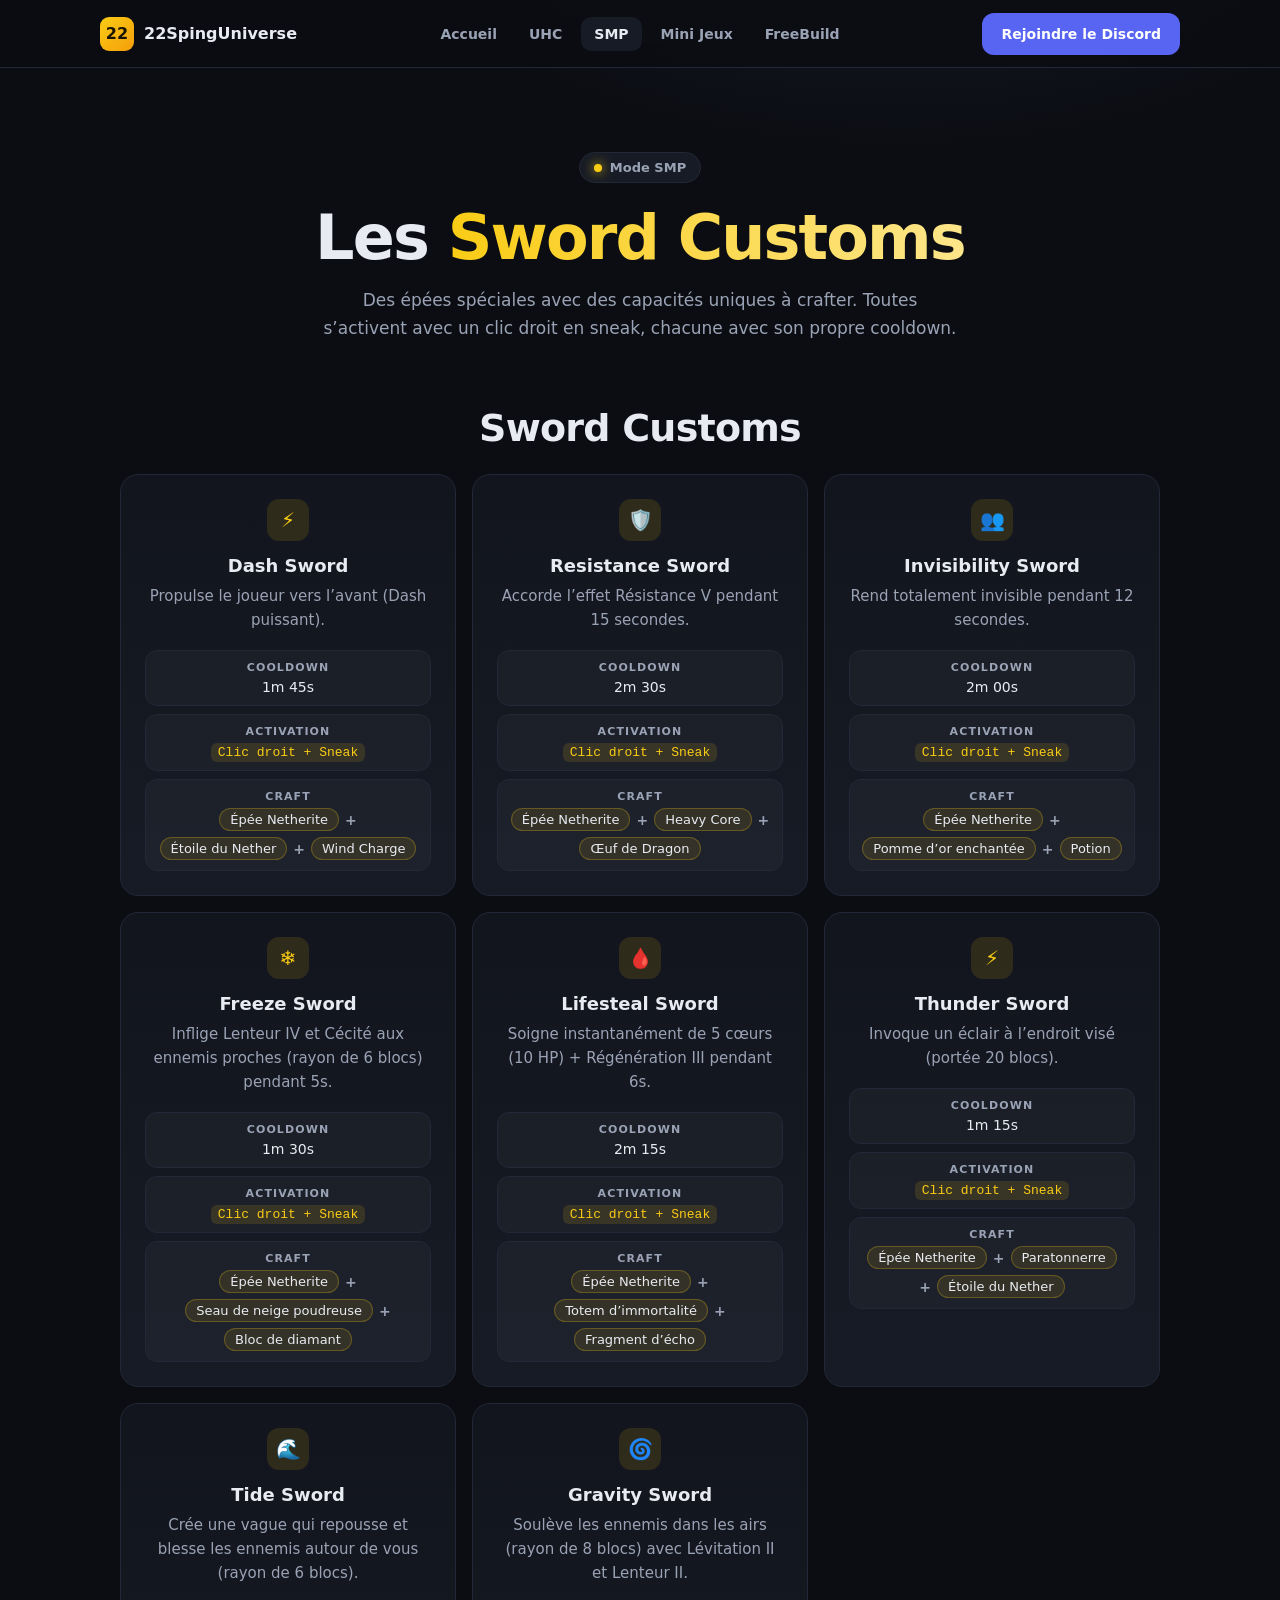
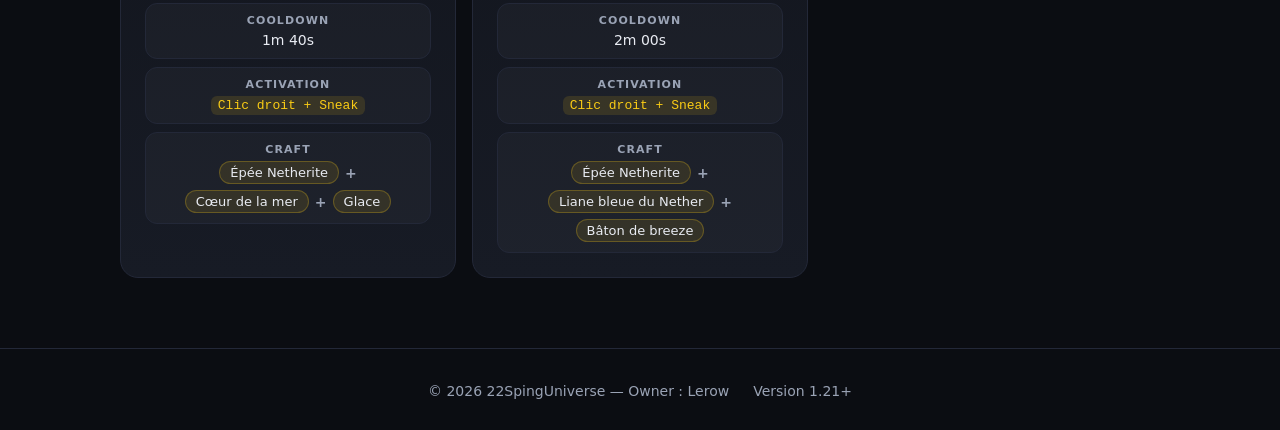
==== commit ab64ef70: "Add files via upload" ====
--- a/smp.html
+++ b/smp.html
@@ -3,7 +3,7 @@
 <head>
 <meta charset="utf-8">
 <meta name="viewport" content="width=device-width, initial-scale=1, viewport-fit=cover">
-<title>SMP — 22SpingUniverse</title>
+<title>SMP - 22SpingUniverse</title>
 <style>
 :root{--bg:#0b0d12;--panel:#12151d;--panel2:#171b25;--line:#232838;--txt:#e8ebf2;--muted:#9aa3b5;--yellow:#facc15;--accent:#f59e0b;--rouge:#ef4444}
 *{box-sizing:border-box;margin:0;padding:0}
@@ -155,6 +155,26 @@
           <div class="stat"><span class="k">Craft</span><div class="chips"><span class="chip">Épée Netherite</span><span class="plus">+</span><span class="chip">Paratonnerre</span><span class="plus">+</span><span class="chip">Étoile du Nether</span></div></div>
         </div>
       </div>
+      <div class="card-info">
+        <div class="icon">🌊</div>
+        <h3>Tide Sword</h3>
+        <p>Crée une vague qui repousse et blesse les ennemis autour de vous (rayon de 6 blocs).</p>
+        <div class="stats">
+          <div class="stat"><span class="k">Cooldown</span>1m 40s</div>
+          <div class="stat"><span class="k">Activation</span><code>Clic droit + Sneak</code></div>
+          <div class="stat"><span class="k">Craft</span><div class="chips"><span class="chip">Épée Netherite</span><span class="plus">+</span><span class="chip">Cœur de la mer</span><span class="plus">+</span><span class="chip">Glace</span></div></div>
+        </div>
+      </div>
+      <div class="card-info">
+        <div class="icon">🌀</div>
+        <h3>Gravity Sword</h3>
+        <p>Soulève les ennemis dans les airs (rayon de 8 blocs) avec Lévitation II et Lenteur II.</p>
+        <div class="stats">
+          <div class="stat"><span class="k">Cooldown</span>2m 00s</div>
+          <div class="stat"><span class="k">Activation</span><code>Clic droit + Sneak</code></div>
+          <div class="stat"><span class="k">Craft</span><div class="chips"><span class="chip">Épée Netherite</span><span class="plus">+</span><span class="chip">Liane bleue du Nether</span><span class="plus">+</span><span class="chip">Bâton de breeze</span></div></div>
+        </div>
+      </div>
     </div>
   </section>
 </main>
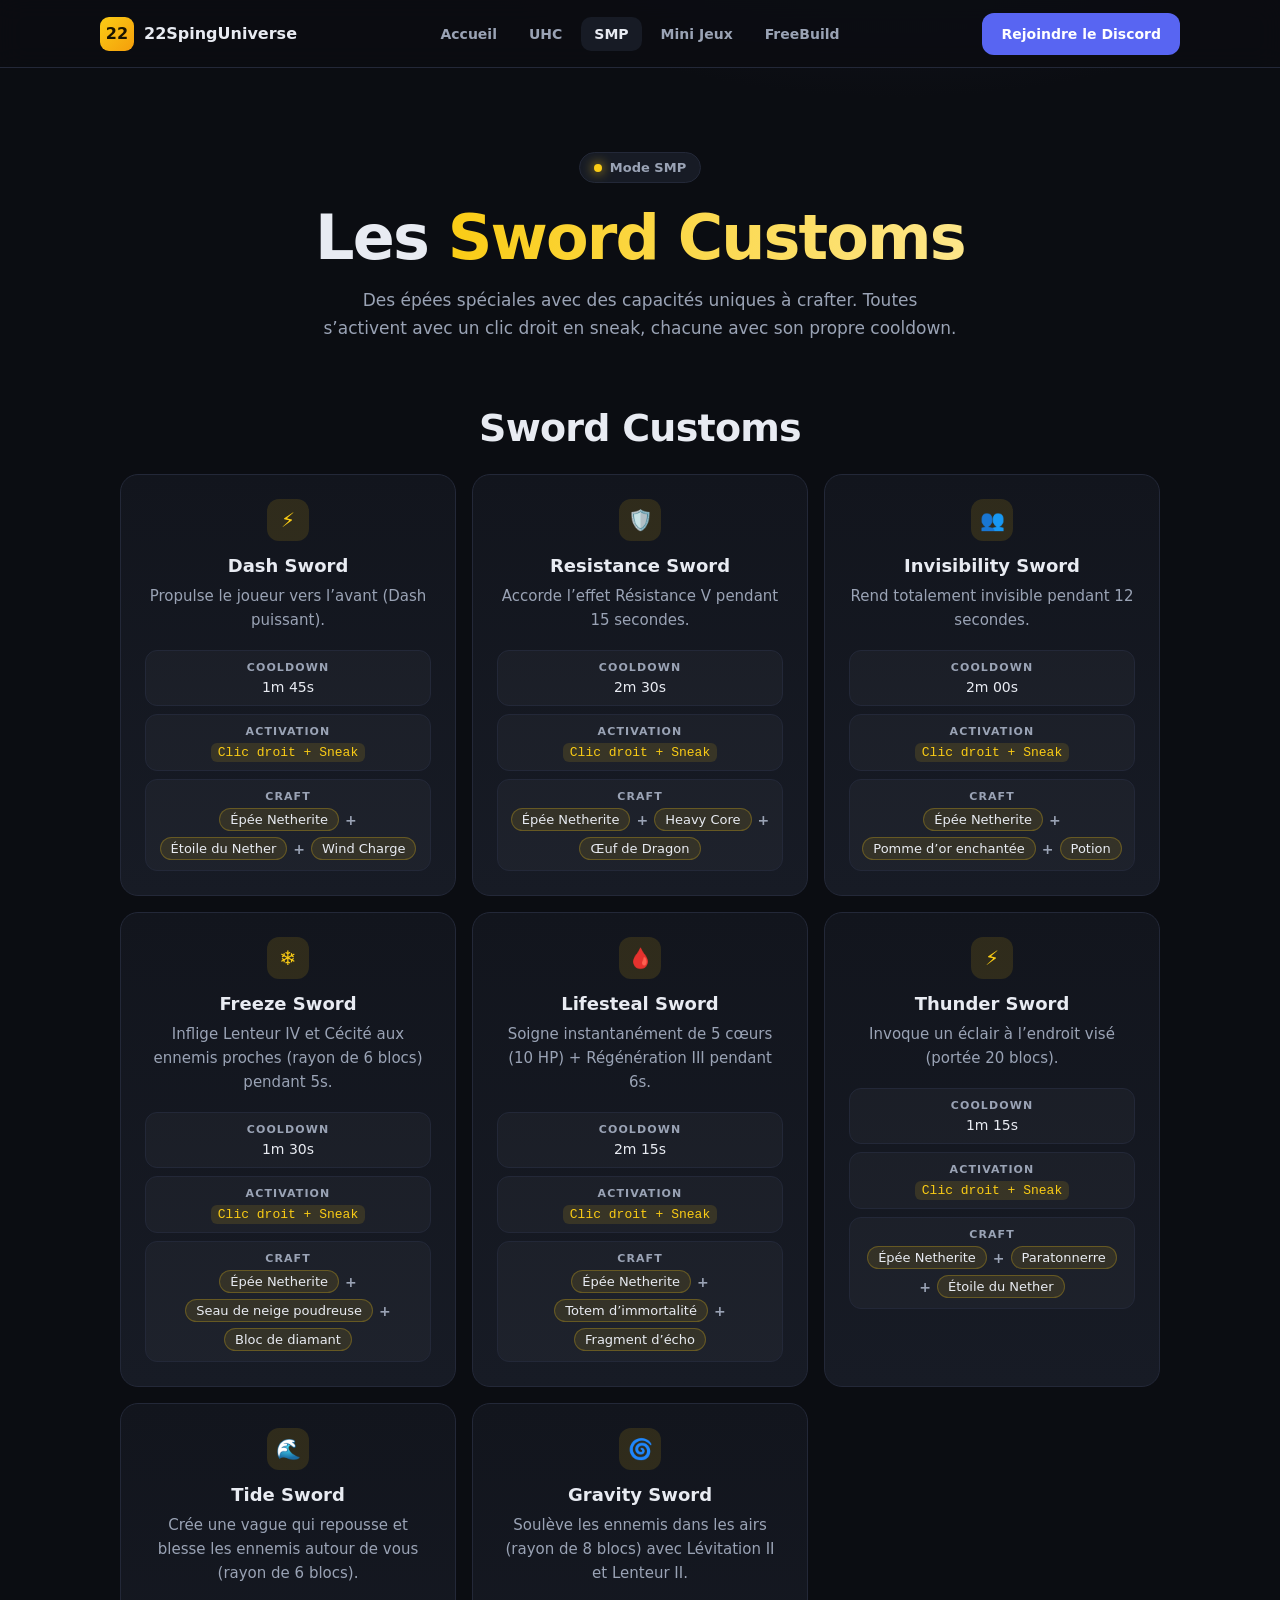
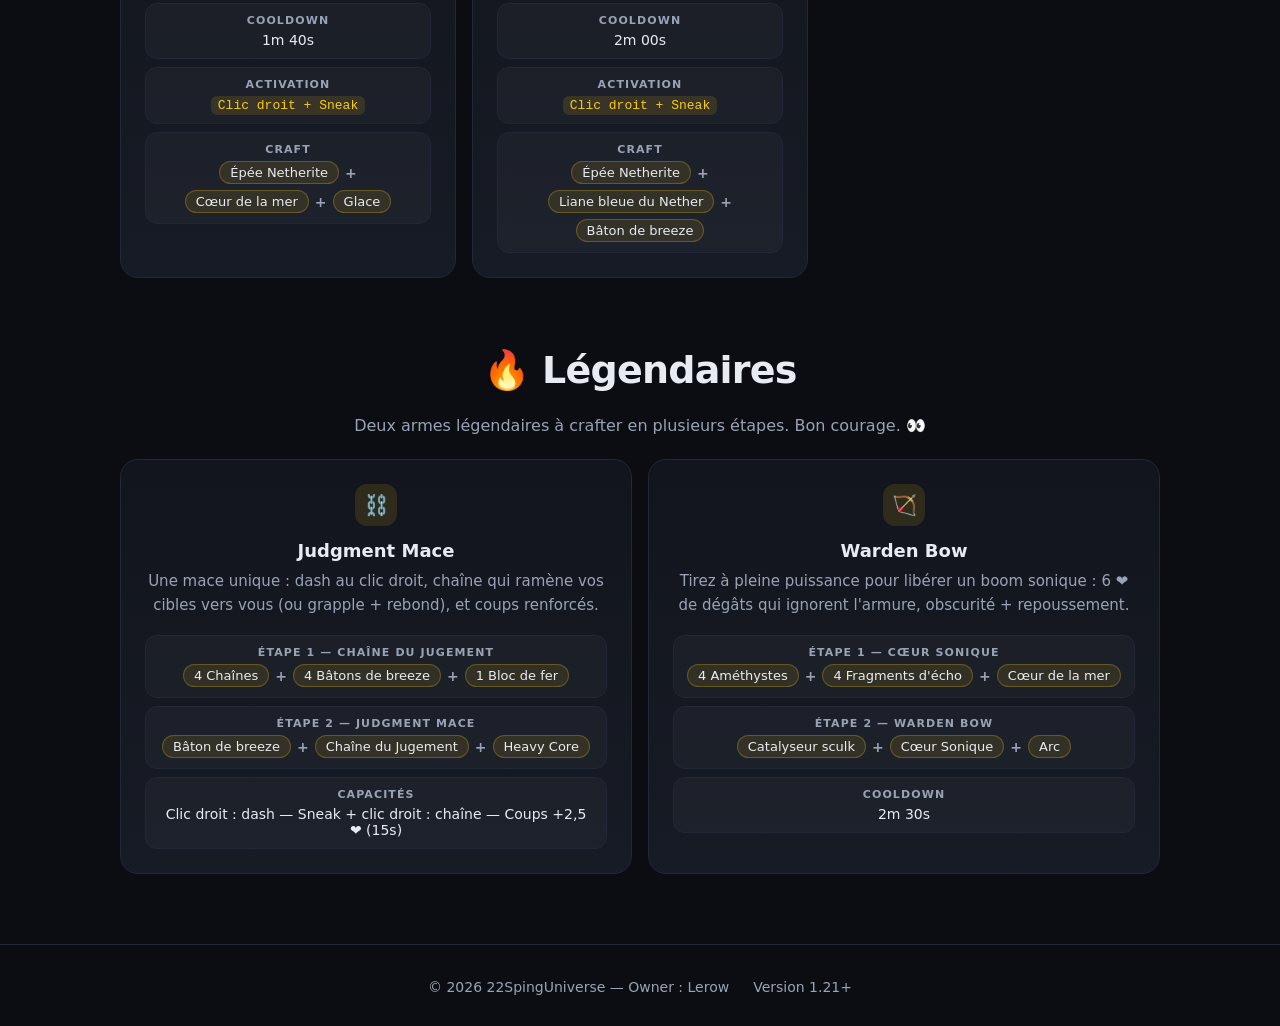
==== commit 830e76e9: "Add files via upload" ====
--- a/smp.html
+++ b/smp.html
@@ -177,6 +177,33 @@
       </div>
     </div>
   </section>
+
+  <section class="swords">
+    <h2>🔥 Légendaires</h2>
+    <p style="color:var(--muted);margin-bottom:24px">Deux armes légendaires à crafter en plusieurs étapes. Bon courage. 👀</p>
+    <div class="cartes-grid">
+      <div class="card-info">
+        <div class="icon">⛓️</div>
+        <h3>Judgment Mace</h3>
+        <p>Une mace unique : dash au clic droit, chaîne qui ramène vos cibles vers vous (ou grapple + rebond), et coups renforcés.</p>
+        <div class="stats">
+          <div class="stat"><span class="k">Étape 1 — Chaîne du Jugement</span><div class="chips"><span class="chip">4 Chaînes</span><span class="plus">+</span><span class="chip">4 Bâtons de breeze</span><span class="plus">+</span><span class="chip">1 Bloc de fer</span></div></div>
+          <div class="stat"><span class="k">Étape 2 — Judgment Mace</span><div class="chips"><span class="chip">Bâton de breeze</span><span class="plus">+</span><span class="chip">Chaîne du Jugement</span><span class="plus">+</span><span class="chip">Heavy Core</span></div></div>
+          <div class="stat"><span class="k">Capacités</span>Clic droit : dash — Sneak + clic droit : chaîne — Coups +2,5 ❤ (15s)</div>
+        </div>
+      </div>
+      <div class="card-info">
+        <div class="icon">🏹</div>
+        <h3>Warden Bow</h3>
+        <p>Tirez à pleine puissance pour libérer un boom sonique : 6 ❤ de dégâts qui ignorent l&apos;armure, obscurité + repoussement.</p>
+        <div class="stats">
+          <div class="stat"><span class="k">Étape 1 — Cœur Sonique</span><div class="chips"><span class="chip">4 Améthystes</span><span class="plus">+</span><span class="chip">4 Fragments d&apos;écho</span><span class="plus">+</span><span class="chip">Cœur de la mer</span></div></div>
+          <div class="stat"><span class="k">Étape 2 — Warden Bow</span><div class="chips"><span class="chip">Catalyseur sculk</span><span class="plus">+</span><span class="chip">Cœur Sonique</span><span class="plus">+</span><span class="chip">Arc</span></div></div>
+          <div class="stat"><span class="k">Cooldown</span>2m 30s</div>
+        </div>
+      </div>
+    </div>
+  </section>
 </main>
 
 <footer>
